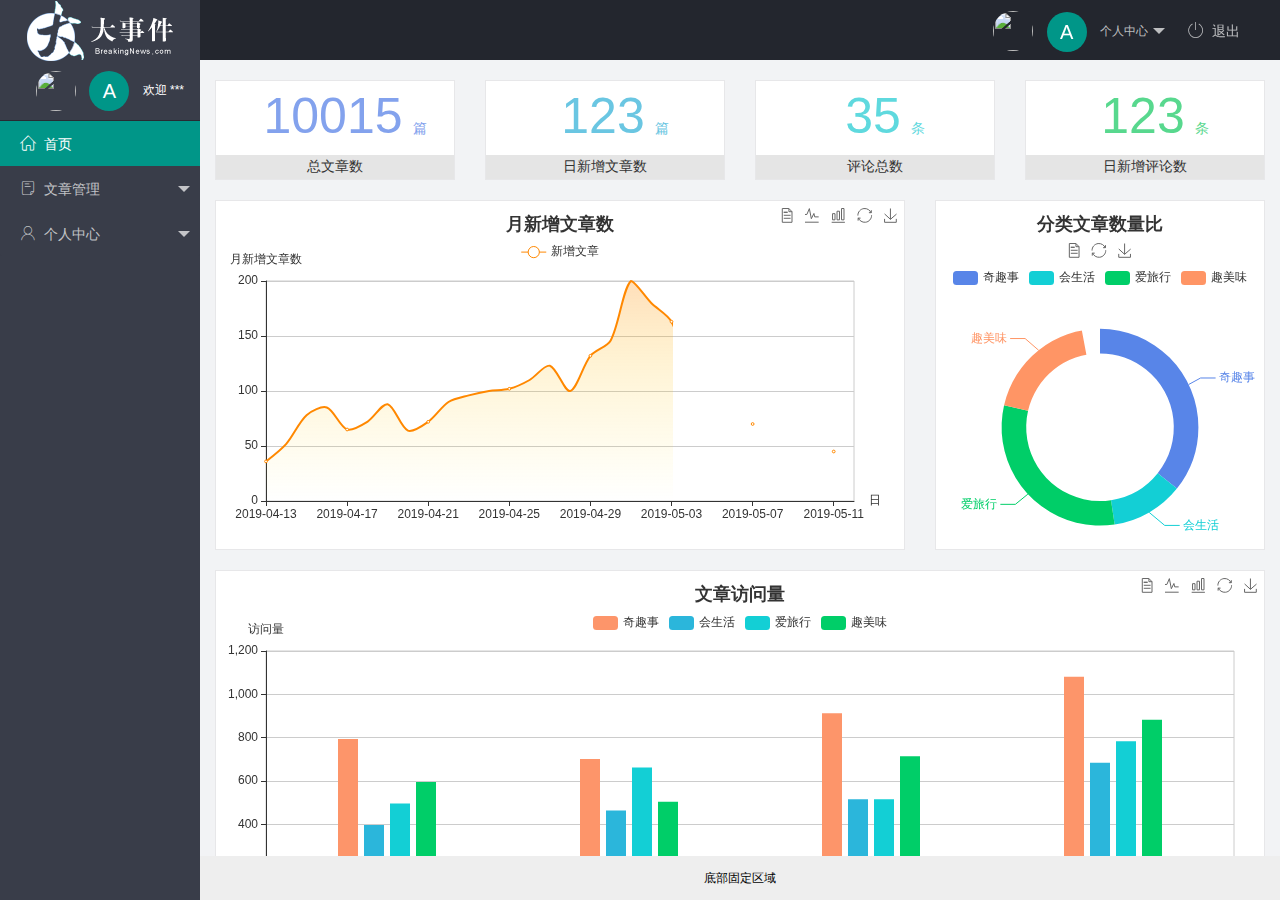
==== index.html @ 590bd67a "1" ====
<!DOCTYPE html>
<html lang="en">

<head>
    <meta charset="UTF-8" />
    <meta http-equiv="X-UA-Compatible" content="IE=edge" />
    <meta name="viewport" content="width=device-width, initial-scale=1.0" />
    <title>Document</title>
    <link rel="stylesheet" href="/assets/lib/layui/css/layui.css" />
    <link rel="stylesheet" href="./assets/fonts/iconfont.css">
    <link rel="stylesheet" href="./assets/css/index.css">
</head>

<body>
    <div class="layui-layout layui-layout-admin">
        <div class="layui-header">
            <div class="layui-logo layui-hide-xs layui-bg-black">
                <img src="/assets/images/logo.png" alt="" />
            </div>

            <ul class="layui-nav layui-layout-right">
                <li class="layui-nav-item layui-hide layui-show-md-inline-block">
                    <!-- 右侧导航栏上面头像 -->
                    <a href="javascript:;" class="userinfo">
                        <img src="http://t.cn/RCzsdCq" class="layui-nav-img" />
                        <span class="text-avatar">A</span>
                        个人中心
                    </a>
                    <dl class="layui-nav-child">
                        <dd><a href="">基本资料</a></dd>
                        <dd><a href="">更换头像</a></dd>
                        <dd><a href="">重置密码</a></dd>
                    </dl>
                </li>
                <li class="layui-nav-item" lay-header-event="menuRight" lay-unselect>
                    <a href="javascript:; " id="tuichubtn"><span class="iconfont icon-tuichu"></span>退出</a>
                </li>
            </ul>
        </div>

        <div class="layui-side layui-bg-black">
            <div class="layui-side-scroll">
                <!-- 左侧侧边栏上面头像 -->
                <div class="userinfo">
                    <img src="http://t.cn/RCzsdCq" class="layui-nav-img" />
                    <span class="text-avatar">A</span>
                    <span id="welcome">欢迎 ***</span>
                </div>
                <!-- 左侧导航区域（可配合layui已有的垂直导航） -->
                <ul class="layui-nav layui-nav-tree" lay-shrink="all">
                    <li class="layui-nav-item layui-this">
                        <a href="/home/dashboard.html" target="fm"><span class="iconfont icon-home"></span>首页</a>
                    </li>
                    <li class="layui-nav-item">
                        <a class="" href="javascript:;"><span class="iconfont icon-16"></span>文章管理</a>
                        <dl class="layui-nav-child">
                            <dd><a href="javascript:;"><i class="layui-icon layui-icon-app"></i>文章类别</a></dd>
                            <dd><a href="javascript:;"><i class="layui-icon layui-icon-app"></i>文章列表</a></dd>
                            <dd><a href="javascript:;"><i class="layui-icon layui-icon-app"></i>发布文章</a></dd>
                        </dl>
                    </li>
                    <li class="layui-nav-item">
                        <a href="javascript:;"><span class="iconfont icon-user"></span>个人中心</a>
                        <dl class="layui-nav-child">
                            <dd><a href="javascript:;"><i class="layui-icon layui-icon-app"></i>基本资料</a></dd>
                            <dd><a href="javascript:;"><i class="layui-icon layui-icon-app"></i>更换头像</a></dd>
                            <dd><a href="javascript:;"><i class="layui-icon layui-icon-app"></i>重置密码</a></dd>
                        </dl>
                    </li>
                </ul>
            </div>
        </div>

        <div class="layui-body">
            <!-- 内容主体区域 -->
            <iframe name="fm" src="/home/dashboard.html" frameborder="0"></iframe>
        </div>

        <div class="layui-footer">
            <!-- 底部固定区域 -->
            底部固定区域
        </div>
    </div>
    <script src="/assets/lib/layui/layui.all.js"></script>
    <script src="./assets/lib/jquery.js"></script>
    <script src="./assets/js/beasAPI.js"></script>
    <script src="./assets/js/index.js"></script>
</body>

</html>
---- assets/lib/layui/css/layui.css ----
/** layui-v2.5.5 MIT License By https://www.layui.com */
 .layui-inline,img{display:inline-block;vertical-align:middle}h1,h2,h3,h4,h5,h6{font-weight:400}.layui-edge,.layui-header,.layui-inline,.layui-main{position:relative}.layui-body,.layui-edge,.layui-elip{overflow:hidden}.layui-btn,.layui-edge,.layui-inline,img{vertical-align:middle}.layui-btn,.layui-disabled,.layui-icon,.layui-unselect{-moz-user-select:none;-webkit-user-select:none;-ms-user-select:none}.layui-elip,.layui-form-checkbox span,.layui-form-pane .layui-form-label{text-overflow:ellipsis;white-space:nowrap}.layui-breadcrumb,.layui-tree-btnGroup{visibility:hidden}blockquote,body,button,dd,div,dl,dt,form,h1,h2,h3,h4,h5,h6,input,li,ol,p,pre,td,textarea,th,ul{margin:0;padding:0;-webkit-tap-highlight-color:rgba(0,0,0,0)}a:active,a:hover{outline:0}img{border:none}li{list-style:none}table{border-collapse:collapse;border-spacing:0}h4,h5,h6{font-size:100%}button,input,optgroup,option,select,textarea{font-family:inherit;font-size:inherit;font-style:inherit;font-weight:inherit;outline:0}pre{white-space:pre-wrap;white-space:-moz-pre-wrap;white-space:-pre-wrap;white-space:-o-pre-wrap;word-wrap:break-word}body{line-height:24px;font:14px Helvetica Neue,Helvetica,PingFang SC,Tahoma,Arial,sans-serif}hr{height:1px;margin:10px 0;border:0;clear:both}a{color:#333;text-decoration:none}a:hover{color:#777}a cite{font-style:normal;*cursor:pointer}.layui-border-box,.layui-border-box *{box-sizing:border-box}.layui-box,.layui-box *{box-sizing:content-box}.layui-clear{clear:both;*zoom:1}.layui-clear:after{content:'\20';clear:both;*zoom:1;display:block;height:0}.layui-inline{*display:inline;*zoom:1}.layui-edge{display:inline-block;width:0;height:0;border-width:6px;border-style:dashed;border-color:transparent}.layui-edge-top{top:-4px;border-bottom-color:#999;border-bottom-style:solid}.layui-edge-right{border-left-color:#999;border-left-style:solid}.layui-edge-bottom{top:2px;border-top-color:#999;border-top-style:solid}.layui-edge-left{border-right-color:#999;border-right-style:solid}.layui-disabled,.layui-disabled:hover{color:#d2d2d2!important;cursor:not-allowed!important}.layui-circle{border-radius:100%}.layui-show{display:block!important}.layui-hide{display:none!important}@font-face{font-family:layui-icon;src:url(../font/iconfont.eot?v=250);src:url(../font/iconfont.eot?v=250#iefix) format('embedded-opentype'),url(../font/iconfont.woff2?v=250) format('woff2'),url(../font/iconfont.woff?v=250) format('woff'),url(../font/iconfont.ttf?v=250) format('truetype'),url(../font/iconfont.svg?v=250#layui-icon) format('svg')}.layui-icon{font-family:layui-icon!important;font-size:16px;font-style:normal;-webkit-font-smoothing:antialiased;-moz-osx-font-smoothing:grayscale}.layui-icon-reply-fill:before{content:"\e611"}.layui-icon-set-fill:before{content:"\e614"}.layui-icon-menu-fill:before{content:"\e60f"}.layui-icon-search:before{content:"\e615"}.layui-icon-share:before{content:"\e641"}.layui-icon-set-sm:before{content:"\e620"}.layui-icon-engine:before{content:"\e628"}.layui-icon-close:before{content:"\1006"}.layui-icon-close-fill:before{content:"\1007"}.layui-icon-chart-screen:before{content:"\e629"}.layui-icon-star:before{content:"\e600"}.layui-icon-circle-dot:before{content:"\e617"}.layui-icon-chat:before{content:"\e606"}.layui-icon-release:before{content:"\e609"}.layui-icon-list:before{content:"\e60a"}.layui-icon-chart:before{content:"\e62c"}.layui-icon-ok-circle:before{content:"\1005"}.layui-icon-layim-theme:before{content:"\e61b"}.layui-icon-table:before{content:"\e62d"}.layui-icon-right:before{content:"\e602"}.layui-icon-left:before{content:"\e603"}.layui-icon-cart-simple:before{content:"\e698"}.layui-icon-face-cry:before{content:"\e69c"}.layui-icon-face-smile:before{content:"\e6af"}.layui-icon-survey:before{content:"\e6b2"}.layui-icon-tree:before{content:"\e62e"}.layui-icon-upload-circle:before{content:"\e62f"}.layui-icon-add-circle:before{content:"\e61f"}.layui-icon-download-circle:before{content:"\e601"}.layui-icon-templeate-1:before{content:"\e630"}.layui-icon-util:before{content:"\e631"}.layui-icon-face-surprised:before{content:"\e664"}.layui-icon-edit:before{content:"\e642"}.layui-icon-speaker:before{content:"\e645"}.layui-icon-down:before{content:"\e61a"}.layui-icon-file:before{content:"\e621"}.layui-icon-layouts:before{content:"\e632"}.layui-icon-rate-half:before{content:"\e6c9"}.layui-icon-add-circle-fine:before{content:"\e608"}.layui-icon-prev-circle:before{content:"\e633"}.layui-icon-read:before{content:"\e705"}.layui-icon-404:before{content:"\e61c"}.layui-icon-carousel:before{content:"\e634"}.layui-icon-help:before{content:"\e607"}.layui-icon-code-circle:before{content:"\e635"}.layui-icon-water:before{content:"\e636"}.layui-icon-username:before{content:"\e66f"}.layui-icon-find-fill:before{content:"\e670"}.layui-icon-about:before{content:"\e60b"}.layui-icon-location:before{content:"\e715"}.layui-icon-up:before{content:"\e619"}.layui-icon-pause:before{content:"\e651"}.layui-icon-date:before{content:"\e637"}.layui-icon-layim-uploadfile:before{content:"\e61d"}.layui-icon-delete:before{content:"\e640"}.layui-icon-play:before{content:"\e652"}.layui-icon-top:before{content:"\e604"}.layui-icon-friends:before{content:"\e612"}.layui-icon-refresh-3:before{content:"\e9aa"}.layui-icon-ok:before{content:"\e605"}.layui-icon-layer:before{content:"\e638"}.layui-icon-face-smile-fine:before{content:"\e60c"}.layui-icon-dollar:before{content:"\e659"}.layui-icon-group:before{content:"\e613"}.layui-icon-layim-download:before{content:"\e61e"}.layui-icon-picture-fine:before{content:"\e60d"}.layui-icon-link:before{content:"\e64c"}.layui-icon-diamond:before{content:"\e735"}.layui-icon-log:before{content:"\e60e"}.layui-icon-rate-solid:before{content:"\e67a"}.layui-icon-fonts-del:before{content:"\e64f"}.layui-icon-unlink:before{content:"\e64d"}.layui-icon-fonts-clear:before{content:"\e639"}.layui-icon-triangle-r:before{content:"\e623"}.layui-icon-circle:before{content:"\e63f"}.layui-icon-radio:before{content:"\e643"}.layui-icon-align-center:before{content:"\e647"}.layui-icon-align-right:before{content:"\e648"}.layui-icon-align-left:before{content:"\e649"}.layui-icon-loading-1:before{content:"\e63e"}.layui-icon-return:before{content:"\e65c"}.layui-icon-fonts-strong:before{content:"\e62b"}.layui-icon-upload:before{content:"\e67c"}.layui-icon-dialogue:before{content:"\e63a"}.layui-icon-video:before{content:"\e6ed"}.layui-icon-headset:before{content:"\e6fc"}.layui-icon-cellphone-fine:before{content:"\e63b"}.layui-icon-add-1:before{content:"\e654"}.layui-icon-face-smile-b:before{content:"\e650"}.layui-icon-fonts-html:before{content:"\e64b"}.layui-icon-form:before{content:"\e63c"}.layui-icon-cart:before{content:"\e657"}.layui-icon-camera-fill:before{content:"\e65d"}.layui-icon-tabs:before{content:"\e62a"}.layui-icon-fonts-code:before{content:"\e64e"}.layui-icon-fire:before{content:"\e756"}.layui-icon-set:before{content:"\e716"}.layui-icon-fonts-u:before{content:"\e646"}.layui-icon-triangle-d:before{content:"\e625"}.layui-icon-tips:before{content:"\e702"}.layui-icon-picture:before{content:"\e64a"}.layui-icon-more-vertical:before{content:"\e671"}.layui-icon-flag:before{content:"\e66c"}.layui-icon-loading:before{content:"\e63d"}.layui-icon-fonts-i:before{content:"\e644"}.layui-icon-refresh-1:before{content:"\e666"}.layui-icon-rmb:before{content:"\e65e"}.layui-icon-home:before{content:"\e68e"}.layui-icon-user:before{content:"\e770"}.layui-icon-notice:before{content:"\e667"}.layui-icon-login-weibo:before{content:"\e675"}.layui-icon-voice:before{content:"\e688"}.layui-icon-upload-drag:before{content:"\e681"}.layui-icon-login-qq:before{content:"\e676"}.layui-icon-snowflake:before{content:"\e6b1"}.layui-icon-file-b:before{content:"\e655"}.layui-icon-template:before{content:"\e663"}.layui-icon-auz:before{content:"\e672"}.layui-icon-console:before{content:"\e665"}.layui-icon-app:before{content:"\e653"}.layui-icon-prev:before{content:"\e65a"}.layui-icon-website:before{content:"\e7ae"}.layui-icon-next:before{content:"\e65b"}.layui-icon-component:before{content:"\e857"}.layui-icon-more:before{content:"\e65f"}.layui-icon-login-wechat:before{content:"\e677"}.layui-icon-shrink-right:before{content:"\e668"}.layui-icon-spread-left:before{content:"\e66b"}.layui-icon-camera:before{content:"\e660"}.layui-icon-note:before{content:"\e66e"}.layui-icon-refresh:before{content:"\e669"}.layui-icon-female:before{content:"\e661"}.layui-icon-male:before{content:"\e662"}.layui-icon-password:before{content:"\e673"}.layui-icon-senior:before{content:"\e674"}.layui-icon-theme:before{content:"\e66a"}.layui-icon-tread:before{content:"\e6c5"}.layui-icon-praise:before{content:"\e6c6"}.layui-icon-star-fill:before{content:"\e658"}.layui-icon-rate:before{content:"\e67b"}.layui-icon-template-1:before{content:"\e656"}.layui-icon-vercode:before{content:"\e679"}.layui-icon-cellphone:before{content:"\e678"}.layui-icon-screen-full:before{content:"\e622"}.layui-icon-screen-restore:before{content:"\e758"}.layui-icon-cols:before{content:"\e610"}.layui-icon-export:before{content:"\e67d"}.layui-icon-print:before{content:"\e66d"}.layui-icon-slider:before{content:"\e714"}.layui-icon-addition:before{content:"\e624"}.layui-icon-subtraction:before{content:"\e67e"}.layui-icon-service:before{content:"\e626"}.layui-icon-transfer:before{content:"\e691"}.layui-main{width:1140px;margin:0 auto}.layui-header{z-index:1000;height:60px}.layui-header a:hover{transition:all .5s;-webkit-transition:all .5s}.layui-side{position:fixed;left:0;top:0;bottom:0;z-index:999;width:200px;overflow-x:hidden}.layui-side-scroll{position:relative;width:220px;height:100%;overflow-x:hidden}.layui-body{position:absolute;left:200px;right:0;top:0;bottom:0;z-index:998;width:auto;overflow-y:auto;box-sizing:border-box}.layui-layout-body{overflow:hidden}.layui-layout-admin .layui-header{background-color:#23262E}.layui-layout-admin .layui-side{top:60px;width:200px;overflow-x:hidden}.layui-layout-admin .layui-body{position:fixed;top:60px;bottom:44px}.layui-layout-admin .layui-main{width:auto;margin:0 15px}.layui-layout-admin .layui-footer{position:fixed;left:200px;right:0;bottom:0;height:44px;line-height:44px;padding:0 15px;background-color:#eee}.layui-layout-admin .layui-logo{position:absolute;left:0;top:0;width:200px;height:100%;line-height:60px;text-align:center;color:#009688;font-size:16px}.layui-layout-admin .layui-header .layui-nav{background:0 0}.layui-layout-left{position:absolute!important;left:200px;top:0}.layui-layout-right{position:absolute!important;right:0;top:0}.layui-container{position:relative;margin:0 auto;padding:0 15px;box-sizing:border-box}.layui-fluid{position:relative;margin:0 auto;padding:0 15px}.layui-row:after,.layui-row:before{content:'';display:block;clear:both}.layui-col-lg1,.layui-col-lg10,.layui-col-lg11,.layui-col-lg12,.layui-col-lg2,.layui-col-lg3,.layui-col-lg4,.layui-col-lg5,.layui-col-lg6,.layui-col-lg7,.layui-col-lg8,.layui-col-lg9,.layui-col-md1,.layui-col-md10,.layui-col-md11,.layui-col-md12,.layui-col-md2,.layui-col-md3,.layui-col-md4,.layui-col-md5,.layui-col-md6,.layui-col-md7,.layui-col-md8,.layui-col-md9,.layui-col-sm1,.layui-col-sm10,.layui-col-sm11,.layui-col-sm12,.layui-col-sm2,.layui-col-sm3,.layui-col-sm4,.layui-col-sm5,.layui-col-sm6,.layui-col-sm7,.layui-col-sm8,.layui-col-sm9,.layui-col-xs1,.layui-col-xs10,.layui-col-xs11,.layui-col-xs12,.layui-col-xs2,.layui-col-xs3,.layui-col-xs4,.layui-col-xs5,.layui-col-xs6,.layui-col-xs7,.layui-col-xs8,.layui-col-xs9{position:relative;display:block;box-sizing:border-box}.layui-col-xs1,.layui-col-xs10,.layui-col-xs11,.layui-col-xs12,.layui-col-xs2,.layui-col-xs3,.layui-col-xs4,.layui-col-xs5,.layui-col-xs6,.layui-col-xs7,.layui-col-xs8,.layui-col-xs9{float:left}.layui-col-xs1{width:8.33333333%}.layui-col-xs2{width:16.66666667%}.layui-col-xs3{width:25%}.layui-col-xs4{width:33.33333333%}.layui-col-xs5{width:41.66666667%}.layui-col-xs6{width:50%}.layui-col-xs7{width:58.33333333%}.layui-col-xs8{width:66.66666667%}.layui-col-xs9{width:75%}.layui-col-xs10{width:83.33333333%}.layui-col-xs11{width:91.66666667%}.layui-col-xs12{width:100%}.layui-col-xs-offset1{margin-left:8.33333333%}.layui-col-xs-offset2{margin-left:16.66666667%}.layui-col-xs-offset3{margin-left:25%}.layui-col-xs-offset4{margin-left:33.33333333%}.layui-col-xs-offset5{margin-left:41.66666667%}.layui-col-xs-offset6{margin-left:50%}.layui-col-xs-offset7{margin-left:58.33333333%}.layui-col-xs-offset8{margin-left:66.66666667%}.layui-col-xs-offset9{margin-left:75%}.layui-col-xs-offset10{margin-left:83.33333333%}.layui-col-xs-offset11{margin-left:91.66666667%}.layui-col-xs-offset12{margin-left:100%}@media screen and (max-width:768px){.layui-hide-xs{display:none!important}.layui-show-xs-block{display:block!important}.layui-show-xs-inline{display:inline!important}.layui-show-xs-inline-block{display:inline-block!important}}@media screen and (min-width:768px){.layui-container{width:750px}.layui-hide-sm{display:none!important}.layui-show-sm-block{display:block!important}.layui-show-sm-inline{display:inline!important}.layui-show-sm-inline-block{display:inline-block!important}.layui-col-sm1,.layui-col-sm10,.layui-col-sm11,.layui-col-sm12,.layui-col-sm2,.layui-col-sm3,.layui-col-sm4,.layui-col-sm5,.layui-col-sm6,.layui-col-sm7,.layui-col-sm8,.layui-col-sm9{float:left}.layui-col-sm1{width:8.33333333%}.layui-col-sm2{width:16.66666667%}.layui-col-sm3{width:25%}.layui-col-sm4{width:33.33333333%}.layui-col-sm5{width:41.66666667%}.layui-col-sm6{width:50%}.layui-col-sm7{width:58.33333333%}.layui-col-sm8{width:66.66666667%}.layui-col-sm9{width:75%}.layui-col-sm10{width:83.33333333%}.layui-col-sm11{width:91.66666667%}.layui-col-sm12{width:100%}.layui-col-sm-offset1{margin-left:8.33333333%}.layui-col-sm-offset2{margin-left:16.66666667%}.layui-col-sm-offset3{margin-left:25%}.layui-col-sm-offset4{margin-left:33.33333333%}.layui-col-sm-offset5{margin-left:41.66666667%}.layui-col-sm-offset6{margin-left:50%}.layui-col-sm-offset7{margin-left:58.33333333%}.layui-col-sm-offset8{margin-left:66.66666667%}.layui-col-sm-offset9{margin-left:75%}.layui-col-sm-offset10{margin-left:83.33333333%}.layui-col-sm-offset11{margin-left:91.66666667%}.layui-col-sm-offset12{margin-left:100%}}@media screen and (min-width:992px){.layui-container{width:970px}.layui-hide-md{display:none!important}.layui-show-md-block{display:block!important}.layui-show-md-inline{display:inline!important}.layui-show-md-inline-block{display:inline-block!important}.layui-col-md1,.layui-col-md10,.layui-col-md11,.layui-col-md12,.layui-col-md2,.layui-col-md3,.layui-col-md4,.layui-col-md5,.layui-col-md6,.layui-col-md7,.layui-col-md8,.layui-col-md9{float:left}.layui-col-md1{width:8.33333333%}.layui-col-md2{width:16.66666667%}.layui-col-md3{width:25%}.layui-col-md4{width:33.33333333%}.layui-col-md5{width:41.66666667%}.layui-col-md6{width:50%}.layui-col-md7{width:58.33333333%}.layui-col-md8{width:66.66666667%}.layui-col-md9{width:75%}.layui-col-md10{width:83.33333333%}.layui-col-md11{width:91.66666667%}.layui-col-md12{width:100%}.layui-col-md-offset1{margin-left:8.33333333%}.layui-col-md-offset2{margin-left:16.66666667%}.layui-col-md-offset3{margin-left:25%}.layui-col-md-offset4{margin-left:33.33333333%}.layui-col-md-offset5{margin-left:41.66666667%}.layui-col-md-offset6{margin-left:50%}.layui-col-md-offset7{margin-left:58.33333333%}.layui-col-md-offset8{margin-left:66.66666667%}.layui-col-md-offset9{margin-left:75%}.layui-col-md-offset10{margin-left:83.33333333%}.layui-col-md-offset11{margin-left:91.66666667%}.layui-col-md-offset12{margin-left:100%}}@media screen and (min-width:1200px){.layui-container{width:1170px}.layui-hide-lg{display:none!important}.layui-show-lg-block{display:block!important}.layui-show-lg-inline{display:inline!important}.layui-show-lg-inline-block{display:inline-block!important}.layui-col-lg1,.layui-col-lg10,.layui-col-lg11,.layui-col-lg12,.layui-col-lg2,.layui-col-lg3,.layui-col-lg4,.layui-col-lg5,.layui-col-lg6,.layui-col-lg7,.layui-col-lg8,.layui-col-lg9{float:left}.layui-col-lg1{width:8.33333333%}.layui-col-lg2{width:16.66666667%}.layui-col-lg3{width:25%}.layui-col-lg4{width:33.33333333%}.layui-col-lg5{width:41.66666667%}.layui-col-lg6{width:50%}.layui-col-lg7{width:58.33333333%}.layui-col-lg8{width:66.66666667%}.layui-col-lg9{width:75%}.layui-col-lg10{width:83.33333333%}.layui-col-lg11{width:91.66666667%}.layui-col-lg12{width:100%}.layui-col-lg-offset1{margin-left:8.33333333%}.layui-col-lg-offset2{margin-left:16.66666667%}.layui-col-lg-offset3{margin-left:25%}.layui-col-lg-offset4{margin-left:33.33333333%}.layui-col-lg-offset5{margin-left:41.66666667%}.layui-col-lg-offset6{margin-left:50%}.layui-col-lg-offset7{margin-left:58.33333333%}.layui-col-lg-offset8{margin-left:66.66666667%}.layui-col-lg-offset9{margin-left:75%}.layui-col-lg-offset10{margin-left:83.33333333%}.layui-col-lg-offset11{margin-left:91.66666667%}.layui-col-lg-offset12{margin-left:100%}}.layui-col-space1{margin:-.5px}.layui-col-space1>*{padding:.5px}.layui-col-space3{margin:-1.5px}.layui-col-space3>*{padding:1.5px}.layui-col-space5{margin:-2.5px}.layui-col-space5>*{padding:2.5px}.layui-col-space8{margin:-3.5px}.layui-col-space8>*{padding:3.5px}.layui-col-space10{margin:-5px}.layui-col-space10>*{padding:5px}.layui-col-space12{margin:-6px}.layui-col-space12>*{padding:6px}.layui-col-space15{margin:-7.5px}.layui-col-space15>*{padding:7.5px}.layui-col-space18{margin:-9px}.layui-col-space18>*{padding:9px}.layui-col-space20{margin:-10px}.layui-col-space20>*{padding:10px}.layui-col-space22{margin:-11px}.layui-col-space22>*{padding:11px}.layui-col-space25{margin:-12.5px}.layui-col-space25>*{padding:12.5px}.layui-col-space30{margin:-15px}.layui-col-space30>*{padding:15px}.layui-btn,.layui-input,.layui-select,.layui-textarea,.layui-upload-button{outline:0;-webkit-appearance:none;transition:all .3s;-webkit-transition:all .3s;box-sizing:border-box}.layui-elem-quote{margin-bottom:10px;padding:15px;line-height:22px;border-left:5px solid #009688;border-radius:0 2px 2px 0;background-color:#f2f2f2}.layui-quote-nm{border-style:solid;border-width:1px 1px 1px 5px;background:0 0}.layui-elem-field{margin-bottom:10px;padding:0;border-width:1px;border-style:solid}.layui-elem-field legend{margin-left:20px;padding:0 10px;font-size:20px;font-weight:300}.layui-field-title{margin:10px 0 20px;border-width:1px 0 0}.layui-field-box{padding:10px 15px}.layui-field-title .layui-field-box{padding:10px 0}.layui-progress{position:relative;height:6px;border-radius:20px;background-color:#e2e2e2}.layui-progress-bar{position:absolute;left:0;top:0;width:0;max-width:100%;height:6px;border-radius:20px;text-align:right;background-color:#5FB878;transition:all .3s;-webkit-transition:all .3s}.layui-progress-big,.layui-progress-big .layui-progress-bar{height:18px;line-height:18px}.layui-progress-text{position:relative;top:-20px;line-height:18px;font-size:12px;color:#666}.layui-progress-big .layui-progress-text{position:static;padding:0 10px;color:#fff}.layui-collapse{border-width:1px;border-style:solid;border-radius:2px}.layui-colla-content,.layui-colla-item{border-top-width:1px;border-top-style:solid}.layui-colla-item:first-child{border-top:none}.layui-colla-title{position:relative;height:42px;line-height:42px;padding:0 15px 0 35px;color:#333;background-color:#f2f2f2;cursor:pointer;font-size:14px;overflow:hidden}.layui-colla-content{display:none;padding:10px 15px;line-height:22px;color:#666}.layui-colla-icon{position:absolute;left:15px;top:0;font-size:14px}.layui-card{margin-bottom:15px;border-radius:2px;background-color:#fff;box-shadow:0 1px 2px 0 rgba(0,0,0,.05)}.layui-card:last-child{margin-bottom:0}.layui-card-header{position:relative;height:42px;line-height:42px;padding:0 15px;border-bottom:1px solid #f6f6f6;color:#333;border-radius:2px 2px 0 0;font-size:14px}.layui-bg-black,.layui-bg-blue,.layui-bg-cyan,.layui-bg-green,.layui-bg-orange,.layui-bg-red{color:#fff!important}.layui-card-body{position:relative;padding:10px 15px;line-height:24px}.layui-card-body[pad15]{padding:15px}.layui-card-body[pad20]{padding:20px}.layui-card-body .layui-table{margin:5px 0}.layui-card .layui-tab{margin:0}.layui-panel-window{position:relative;padding:15px;border-radius:0;border-top:5px solid #E6E6E6;background-color:#fff}.layui-auxiliar-moving{position:fixed;left:0;right:0;top:0;bottom:0;width:100%;height:100%;background:0 0;z-index:9999999999}.layui-form-label,.layui-form-mid,.layui-form-select,.layui-input-block,.layui-input-inline,.layui-textarea{position:relative}.layui-bg-red{background-color:#FF5722!important}.layui-bg-orange{background-color:#FFB800!important}.layui-bg-green{background-color:#009688!important}.layui-bg-cyan{background-color:#2F4056!important}.layui-bg-blue{background-color:#1E9FFF!important}.layui-bg-black{background-color:#393D49!important}.layui-bg-gray{background-color:#eee!important;color:#666!important}.layui-badge-rim,.layui-colla-content,.layui-colla-item,.layui-collapse,.layui-elem-field,.layui-form-pane .layui-form-item[pane],.layui-form-pane .layui-form-label,.layui-input,.layui-layedit,.layui-layedit-tool,.layui-quote-nm,.layui-select,.layui-tab-bar,.layui-tab-card,.layui-tab-title,.layui-tab-title .layui-this:after,.layui-textarea{border-color:#e6e6e6}.layui-timeline-item:before,hr{background-color:#e6e6e6}.layui-text{line-height:22px;font-size:14px;color:#666}.layui-text h1,.layui-text h2,.layui-text h3{font-weight:500;color:#333}.layui-text h1{font-size:30px}.layui-text h2{font-size:24px}.layui-text h3{font-size:18px}.layui-text a:not(.layui-btn){color:#01AAED}.layui-text a:not(.layui-btn):hover{text-decoration:underline}.layui-text ul{padding:5px 0 5px 15px}.layui-text ul li{margin-top:5px;list-style-type:disc}.layui-text em,.layui-word-aux{color:#999!important;padding:0 5px!important}.layui-btn{display:inline-block;height:38px;line-height:38px;padding:0 18px;background-color:#009688;color:#fff;white-space:nowrap;text-align:center;font-size:14px;border:none;border-radius:2px;cursor:pointer}.layui-btn:hover{opacity:.8;filter:alpha(opacity=80);color:#fff}.layui-btn:active{opacity:1;filter:alpha(opacity=100)}.layui-btn+.layui-btn{margin-left:10px}.layui-btn-container{font-size:0}.layui-btn-container .layui-btn{margin-right:10px;margin-bottom:10px}.layui-btn-container .layui-btn+.layui-btn{margin-left:0}.layui-table .layui-btn-container .layui-btn{margin-bottom:9px}.layui-btn-radius{border-radius:100px}.layui-btn .layui-icon{margin-right:3px;font-size:18px;vertical-align:bottom;vertical-align:middle\9}.layui-btn-primary{border:1px solid #C9C9C9;background-color:#fff;color:#555}.layui-btn-primary:hover{border-color:#009688;color:#333}.layui-btn-normal{background-color:#1E9FFF}.layui-btn-warm{background-color:#FFB800}.layui-btn-danger{background-color:#FF5722}.layui-btn-checked{background-color:#5FB878}.layui-btn-disabled,.layui-btn-disabled:active,.layui-btn-disabled:hover{border:1px solid #e6e6e6;background-color:#FBFBFB;color:#C9C9C9;cursor:not-allowed;opacity:1}.layui-btn-lg{height:44px;line-height:44px;padding:0 25px;font-size:16px}.layui-btn-sm{height:30px;line-height:30px;padding:0 10px;font-size:12px}.layui-btn-sm i{font-size:16px!important}.layui-btn-xs{height:22px;line-height:22px;padding:0 5px;font-size:12px}.layui-btn-xs i{font-size:14px!important}.layui-btn-group{display:inline-block;vertical-align:middle;font-size:0}.layui-btn-group .layui-btn{margin-left:0!important;margin-right:0!important;border-left:1px solid rgba(255,255,255,.5);border-radius:0}.layui-btn-group .layui-btn-primary{border-left:none}.layui-btn-group .layui-btn-primary:hover{border-color:#C9C9C9;color:#009688}.layui-btn-group .layui-btn:first-child{border-left:none;border-radius:2px 0 0 2px}.layui-btn-group .layui-btn-primary:first-child{border-left:1px solid #c9c9c9}.layui-btn-group .layui-btn:last-child{border-radius:0 2px 2px 0}.layui-btn-group .layui-btn+.layui-btn{margin-left:0}.layui-btn-group+.layui-btn-group{margin-left:10px}.layui-btn-fluid{width:100%}.layui-input,.layui-select,.layui-textarea{height:38px;line-height:1.3;line-height:38px\9;border-width:1px;border-style:solid;background-color:#fff;border-radius:2px}.layui-input::-webkit-input-placeholder,.layui-select::-webkit-input-placeholder,.layui-textarea::-webkit-input-placeholder{line-height:1.3}.layui-input,.layui-textarea{display:block;width:100%;padding-left:10px}.layui-input:hover,.layui-textarea:hover{border-color:#D2D2D2!important}.layui-input:focus,.layui-textarea:focus{border-color:#C9C9C9!important}.layui-textarea{min-height:100px;height:auto;line-height:20px;padding:6px 10px;resize:vertical}.layui-select{padding:0 10px}.layui-form input[type=checkbox],.layui-form input[type=radio],.layui-form select{display:none}.layui-form [lay-ignore]{display:initial}.layui-form-item{margin-bottom:15px;clear:both;*zoom:1}.layui-form-item:after{content:'\20';clear:both;*zoom:1;display:block;height:0}.layui-form-label{float:left;display:block;padding:9px 15px;width:80px;font-weight:400;line-height:20px;text-align:right}.layui-form-label-col{display:block;float:none;padding:9px 0;line-height:20px;text-align:left}.layui-form-item .layui-inline{margin-bottom:5px;margin-right:10px}.layui-input-block{margin-left:110px;min-height:36px}.layui-input-inline{display:inline-block;vertical-align:middle}.layui-form-item .layui-input-inline{float:left;width:190px;margin-right:10px}.layui-form-text .layui-input-inline{width:auto}.layui-form-mid{float:left;display:block;padding:9px 0!important;line-height:20px;margin-right:10px}.layui-form-danger+.layui-form-select .layui-input,.layui-form-danger:focus{border-color:#FF5722!important}.layui-form-select .layui-input{padding-right:30px;cursor:pointer}.layui-form-select .layui-edge{position:absolute;right:10px;top:50%;margin-top:-3px;cursor:pointer;border-width:6px;border-top-color:#c2c2c2;border-top-style:solid;transition:all .3s;-webkit-transition:all .3s}.layui-form-select dl{display:none;position:absolute;left:0;top:42px;padding:5px 0;z-index:899;min-width:100%;border:1px solid #d2d2d2;max-height:300px;overflow-y:auto;background-color:#fff;border-radius:2px;box-shadow:0 2px 4px rgba(0,0,0,.12);box-sizing:border-box}.layui-form-select dl dd,.layui-form-select dl dt{padding:0 10px;line-height:36px;white-space:nowrap;overflow:hidden;text-overflow:ellipsis}.layui-form-select dl dt{font-size:12px;color:#999}.layui-form-select dl dd{cursor:pointer}.layui-form-select dl dd:hover{background-color:#f2f2f2;-webkit-transition:.5s all;transition:.5s all}.layui-form-select .layui-select-group dd{padding-left:20px}.layui-form-select dl dd.layui-select-tips{padding-left:10px!important;color:#999}.layui-form-select dl dd.layui-this{background-color:#5FB878;color:#fff}.layui-form-checkbox,.layui-form-select dl dd.layui-disabled{background-color:#fff}.layui-form-selected dl{display:block}.layui-form-checkbox,.layui-form-checkbox *,.layui-form-switch{display:inline-block;vertical-align:middle}.layui-form-selected .layui-edge{margin-top:-9px;-webkit-transform:rotate(180deg);transform:rotate(180deg);margin-top:-3px\9}:root .layui-form-selected .layui-edge{margin-top:-9px\0/IE9}.layui-form-selectup dl{top:auto;bottom:42px}.layui-select-none{margin:5px 0;text-align:center;color:#999}.layui-select-disabled .layui-disabled{border-color:#eee!important}.layui-select-disabled .layui-edge{border-top-color:#d2d2d2}.layui-form-checkbox{position:relative;height:30px;line-height:30px;margin-right:10px;padding-right:30px;cursor:pointer;font-size:0;-webkit-transition:.1s linear;transition:.1s linear;box-sizing:border-box}.layui-form-checkbox span{padding:0 10px;height:100%;font-size:14px;border-radius:2px 0 0 2px;background-color:#d2d2d2;color:#fff;overflow:hidden}.layui-form-checkbox:hover span{background-color:#c2c2c2}.layui-form-checkbox i{position:absolute;right:0;top:0;width:30px;height:28px;border:1px solid #d2d2d2;border-left:none;border-radius:0 2px 2px 0;color:#fff;font-size:20px;text-align:center}.layui-form-checkbox:hover i{border-color:#c2c2c2;color:#c2c2c2}.layui-form-checked,.layui-form-checked:hover{border-color:#5FB878}.layui-form-checked span,.layui-form-checked:hover span{background-color:#5FB878}.layui-form-checked i,.layui-form-checked:hover i{color:#5FB878}.layui-form-item .layui-form-checkbox{margin-top:4px}.layui-form-checkbox[lay-skin=primary]{height:auto!important;line-height:normal!important;min-width:18px;min-height:18px;border:none!important;margin-right:0;padding-left:28px;padding-right:0;background:0 0}.layui-form-checkbox[lay-skin=primary] span{padding-left:0;padding-right:15px;line-height:18px;background:0 0;color:#666}.layui-form-checkbox[lay-skin=primary] i{right:auto;left:0;width:16px;height:16px;line-height:16px;border:1px solid #d2d2d2;font-size:12px;border-radius:2px;background-color:#fff;-webkit-transition:.1s linear;transition:.1s linear}.layui-form-checkbox[lay-skin=primary]:hover i{border-color:#5FB878;color:#fff}.layui-form-checked[lay-skin=primary] i{border-color:#5FB878!important;background-color:#5FB878;color:#fff}.layui-checkbox-disbaled[lay-skin=primary] span{background:0 0!important;color:#c2c2c2}.layui-checkbox-disbaled[lay-skin=primary]:hover i{border-color:#d2d2d2}.layui-form-item .layui-form-checkbox[lay-skin=primary]{margin-top:10px}.layui-form-switch{position:relative;height:22px;line-height:22px;min-width:35px;padding:0 5px;margin-top:8px;border:1px solid #d2d2d2;border-radius:20px;cursor:pointer;background-color:#fff;-webkit-transition:.1s linear;transition:.1s linear}.layui-form-switch i{position:absolute;left:5px;top:3px;width:16px;height:16px;border-radius:20px;background-color:#d2d2d2;-webkit-transition:.1s linear;transition:.1s linear}.layui-form-switch em{position:relative;top:0;width:25px;margin-left:21px;padding:0!important;text-align:center!important;color:#999!important;font-style:normal!important;font-size:12px}.layui-form-onswitch{border-color:#5FB878;background-color:#5FB878}.layui-checkbox-disbaled,.layui-checkbox-disbaled i{border-color:#e2e2e2!important}.layui-form-onswitch i{left:100%;margin-left:-21px;background-color:#fff}.layui-form-onswitch em{margin-left:5px;margin-right:21px;color:#fff!important}.layui-checkbox-disbaled span{background-color:#e2e2e2!important}.layui-checkbox-disbaled:hover i{color:#fff!important}[lay-radio]{display:none}.layui-form-radio,.layui-form-radio *{display:inline-block;vertical-align:middle}.layui-form-radio{line-height:28px;margin:6px 10px 0 0;padding-right:10px;cursor:pointer;font-size:0}.layui-form-radio *{font-size:14px}.layui-form-radio>i{margin-right:8px;font-size:22px;color:#c2c2c2}.layui-form-radio>i:hover,.layui-form-radioed>i{color:#5FB878}.layui-radio-disbaled>i{color:#e2e2e2!important}.layui-form-pane .layui-form-label{width:110px;padding:8px 15px;height:38px;line-height:20px;border-width:1px;border-style:solid;border-radius:2px 0 0 2px;text-align:center;background-color:#FBFBFB;overflow:hidden;box-sizing:border-box}.layui-form-pane .layui-input-inline{margin-left:-1px}.layui-form-pane .layui-input-block{margin-left:110px;left:-1px}.layui-form-pane .layui-input{border-radius:0 2px 2px 0}.layui-form-pane .layui-form-text .layui-form-label{float:none;width:100%;border-radius:2px;box-sizing:border-box;text-align:left}.layui-form-pane .layui-form-text .layui-input-inline{display:block;margin:0;top:-1px;clear:both}.layui-form-pane .layui-form-text .layui-input-block{margin:0;left:0;top:-1px}.layui-form-pane .layui-form-text .layui-textarea{min-height:100px;border-radius:0 0 2px 2px}.layui-form-pane .layui-form-checkbox{margin:4px 0 4px 10px}.layui-form-pane .layui-form-radio,.layui-form-pane .layui-form-switch{margin-top:6px;margin-left:10px}.layui-form-pane .layui-form-item[pane]{position:relative;border-width:1px;border-style:solid}.layui-form-pane .layui-form-item[pane] .layui-form-label{position:absolute;left:0;top:0;height:100%;border-width:0 1px 0 0}.layui-form-pane .layui-form-item[pane] .layui-input-inline{margin-left:110px}@media screen and (max-width:450px){.layui-form-item .layui-form-label{text-overflow:ellipsis;overflow:hidden;white-space:nowrap}.layui-form-item .layui-inline{display:block;margin-right:0;margin-bottom:20px;clear:both}.layui-form-item .layui-inline:after{content:'\20';clear:both;display:block;height:0}.layui-form-item .layui-input-inline{display:block;float:none;left:-3px;width:auto;margin:0 0 10px 112px}.layui-form-item .layui-input-inline+.layui-form-mid{margin-left:110px;top:-5px;padding:0}.layui-form-item .layui-form-checkbox{margin-right:5px;margin-bottom:5px}}.layui-layedit{border-width:1px;border-style:solid;border-radius:2px}.layui-layedit-tool{padding:3px 5px;border-bottom-width:1px;border-bottom-style:solid;font-size:0}.layedit-tool-fixed{position:fixed;top:0;border-top:1px solid #e2e2e2}.layui-layedit-tool .layedit-tool-mid,.layui-layedit-tool .layui-icon{display:inline-block;vertical-align:middle;text-align:center;font-size:14px}.layui-layedit-tool .layui-icon{position:relative;width:32px;height:30px;line-height:30px;margin:3px 5px;color:#777;cursor:pointer;border-radius:2px}.layui-layedit-tool .layui-icon:hover{color:#393D49}.layui-layedit-tool .layui-icon:active{color:#000}.layui-layedit-tool .layedit-tool-active{background-color:#e2e2e2;color:#000}.layui-layedit-tool .layui-disabled,.layui-layedit-tool .layui-disabled:hover{color:#d2d2d2;cursor:not-allowed}.layui-layedit-tool .layedit-tool-mid{width:1px;height:18px;margin:0 10px;background-color:#d2d2d2}.layedit-tool-html{width:50px!important;font-size:30px!important}.layedit-tool-b,.layedit-tool-code,.layedit-tool-help{font-size:16px!important}.layedit-tool-d,.layedit-tool-face,.layedit-tool-image,.layedit-tool-unlink{font-size:18px!important}.layedit-tool-image input{position:absolute;font-size:0;left:0;top:0;width:100%;height:100%;opacity:.01;filter:Alpha(opacity=1);cursor:pointer}.layui-layedit-iframe iframe{display:block;width:100%}#LAY_layedit_code{overflow:hidden}.layui-laypage{display:inline-block;*display:inline;*zoom:1;vertical-align:middle;margin:10px 0;font-size:0}.layui-laypage>a:first-child,.layui-laypage>a:first-child em{border-radius:2px 0 0 2px}.layui-laypage>a:last-child,.layui-laypage>a:last-child em{border-radius:0 2px 2px 0}.layui-laypage>:first-child{margin-left:0!important}.layui-laypage>:last-child{margin-right:0!important}.layui-laypage a,.layui-laypage button,.layui-laypage input,.layui-laypage select,.layui-laypage span{border:1px solid #e2e2e2}.layui-laypage a,.layui-laypage span{display:inline-block;*display:inline;*zoom:1;vertical-align:middle;padding:0 15px;height:28px;line-height:28px;margin:0 -1px 5px 0;background-color:#fff;color:#333;font-size:12px}.layui-flow-more a *,.layui-laypage input,.layui-table-view select[lay-ignore]{display:inline-block}.layui-laypage a:hover{color:#009688}.layui-laypage em{font-style:normal}.layui-laypage .layui-laypage-spr{color:#999;font-weight:700}.layui-laypage a{text-decoration:none}.layui-laypage .layui-laypage-curr{position:relative}.layui-laypage .layui-laypage-curr em{position:relative;color:#fff}.layui-laypage .layui-laypage-curr .layui-laypage-em{position:absolute;left:-1px;top:-1px;padding:1px;width:100%;height:100%;background-color:#009688}.layui-laypage-em{border-radius:2px}.layui-laypage-next em,.layui-laypage-prev em{font-family:Sim sun;font-size:16px}.layui-laypage .layui-laypage-count,.layui-laypage .layui-laypage-limits,.layui-laypage .layui-laypage-refresh,.layui-laypage .layui-laypage-skip{margin-left:10px;margin-right:10px;padding:0;border:none}.layui-laypage .layui-laypage-limits,.layui-laypage .layui-laypage-refresh{vertical-align:top}.layui-laypage .layui-laypage-refresh i{font-size:18px;cursor:pointer}.layui-laypage select{height:22px;padding:3px;border-radius:2px;cursor:pointer}.layui-laypage .layui-laypage-skip{height:30px;line-height:30px;color:#999}.layui-laypage button,.layui-laypage input{height:30px;line-height:30px;border-radius:2px;vertical-align:top;background-color:#fff;box-sizing:border-box}.layui-laypage input{width:40px;margin:0 10px;padding:0 3px;text-align:center}.layui-laypage input:focus,.layui-laypage select:focus{border-color:#009688!important}.layui-laypage button{margin-left:10px;padding:0 10px;cursor:pointer}.layui-table,.layui-table-view{margin:10px 0}.layui-flow-more{margin:10px 0;text-align:center;color:#999;font-size:14px}.layui-flow-more a{height:32px;line-height:32px}.layui-flow-more a *{vertical-align:top}.layui-flow-more a cite{padding:0 20px;border-radius:3px;background-color:#eee;color:#333;font-style:normal}.layui-flow-more a cite:hover{opacity:.8}.layui-flow-more a i{font-size:30px;color:#737383}.layui-table{width:100%;background-color:#fff;color:#666}.layui-table tr{transition:all .3s;-webkit-transition:all .3s}.layui-table th{text-align:left;font-weight:400}.layui-table tbody tr:hover,.layui-table thead tr,.layui-table-click,.layui-table-header,.layui-table-hover,.layui-table-mend,.layui-table-patch,.layui-table-tool,.layui-table-total,.layui-table-total tr,.layui-table[lay-even] tr:nth-child(even){background-color:#f2f2f2}.layui-table td,.layui-table th,.layui-table-col-set,.layui-table-fixed-r,.layui-table-grid-down,.layui-table-header,.layui-table-page,.layui-table-tips-main,.layui-table-tool,.layui-table-total,.layui-table-view,.layui-table[lay-skin=line],.layui-table[lay-skin=row]{border-width:1px;border-style:solid;border-color:#e6e6e6}.layui-table td,.layui-table th{position:relative;padding:9px 15px;min-height:20px;line-height:20px;font-size:14px}.layui-table[lay-skin=line] td,.layui-table[lay-skin=line] th{border-width:0 0 1px}.layui-table[lay-skin=row] td,.layui-table[lay-skin=row] th{border-width:0 1px 0 0}.layui-table[lay-skin=nob] td,.layui-table[lay-skin=nob] th{border:none}.layui-table img{max-width:100px}.layui-table[lay-size=lg] td,.layui-table[lay-size=lg] th{padding:15px 30px}.layui-table-view .layui-table[lay-size=lg] .layui-table-cell{height:40px;line-height:40px}.layui-table[lay-size=sm] td,.layui-table[lay-size=sm] th{font-size:12px;padding:5px 10px}.layui-table-view .layui-table[lay-size=sm] .layui-table-cell{height:20px;line-height:20px}.layui-table[lay-data]{display:none}.layui-table-box{position:relative;overflow:hidden}.layui-table-view .layui-table{position:relative;width:auto;margin:0}.layui-table-view .layui-table[lay-skin=line]{border-width:0 1px 0 0}.layui-table-view .layui-table[lay-skin=row]{border-width:0 0 1px}.layui-table-view .layui-table td,.layui-table-view .layui-table th{padding:5px 0;border-top:none;border-left:none}.layui-table-view .layui-table th.layui-unselect .layui-table-cell span{cursor:pointer}.layui-table-view .layui-table td{cursor:default}.layui-table-view .layui-table td[data-edit=text]{cursor:text}.layui-table-view .layui-form-checkbox[lay-skin=primary] i{width:18px;height:18px}.layui-table-view .layui-form-radio{line-height:0;padding:0}.layui-table-view .layui-form-radio>i{margin:0;font-size:20px}.layui-table-init{position:absolute;left:0;top:0;width:100%;height:100%;text-align:center;z-index:110}.layui-table-init .layui-icon{position:absolute;left:50%;top:50%;margin:-15px 0 0 -15px;font-size:30px;color:#c2c2c2}.layui-table-header{border-width:0 0 1px;overflow:hidden}.layui-table-header .layui-table{margin-bottom:-1px}.layui-table-tool .layui-inline[lay-event]{position:relative;width:26px;height:26px;padding:5px;line-height:16px;margin-right:10px;text-align:center;color:#333;border:1px solid #ccc;cursor:pointer;-webkit-transition:.5s all;transition:.5s all}.layui-table-tool .layui-inline[lay-event]:hover{border:1px solid #999}.layui-table-tool-temp{padding-right:120px}.layui-table-tool-self{position:absolute;right:17px;top:10px}.layui-table-tool .layui-table-tool-self .layui-inline[lay-event]{margin:0 0 0 10px}.layui-table-tool-panel{position:absolute;top:29px;left:-1px;padding:5px 0;min-width:150px;min-height:40px;border:1px solid #d2d2d2;text-align:left;overflow-y:auto;background-color:#fff;box-shadow:0 2px 4px rgba(0,0,0,.12)}.layui-table-cell,.layui-table-tool-panel li{overflow:hidden;text-overflow:ellipsis;white-space:nowrap}.layui-table-tool-panel li{padding:0 10px;line-height:30px;-webkit-transition:.5s all;transition:.5s all}.layui-table-tool-panel li .layui-form-checkbox[lay-skin=primary]{width:100%;padding-left:28px}.layui-table-tool-panel li:hover{background-color:#f2f2f2}.layui-table-tool-panel li .layui-form-checkbox[lay-skin=primary] i{position:absolute;left:0;top:0}.layui-table-tool-panel li .layui-form-checkbox[lay-skin=primary] span{padding:0}.layui-table-tool .layui-table-tool-self .layui-table-tool-panel{left:auto;right:-1px}.layui-table-col-set{position:absolute;right:0;top:0;width:20px;height:100%;border-width:0 0 0 1px;background-color:#fff}.layui-table-sort{width:10px;height:20px;margin-left:5px;cursor:pointer!important}.layui-table-sort .layui-edge{position:absolute;left:5px;border-width:5px}.layui-table-sort .layui-table-sort-asc{top:3px;border-top:none;border-bottom-style:solid;border-bottom-color:#b2b2b2}.layui-table-sort .layui-table-sort-asc:hover{border-bottom-color:#666}.layui-table-sort .layui-table-sort-desc{bottom:5px;border-bottom:none;border-top-style:solid;border-top-color:#b2b2b2}.layui-table-sort .layui-table-sort-desc:hover{border-top-color:#666}.layui-table-sort[lay-sort=asc] .layui-table-sort-asc{border-bottom-color:#000}.layui-table-sort[lay-sort=desc] .layui-table-sort-desc{border-top-color:#000}.layui-table-cell{height:28px;line-height:28px;padding:0 15px;position:relative;box-sizing:border-box}.layui-table-cell .layui-form-checkbox[lay-skin=primary]{top:-1px;padding:0}.layui-table-cell .layui-table-link{color:#01AAED}.laytable-cell-checkbox,.laytable-cell-numbers,.laytable-cell-radio,.laytable-cell-space{padding:0;text-align:center}.layui-table-body{position:relative;overflow:auto;margin-right:-1px;margin-bottom:-1px}.layui-table-body .layui-none{line-height:26px;padding:15px;text-align:center;color:#999}.layui-table-fixed{position:absolute;left:0;top:0;z-index:101}.layui-table-fixed .layui-table-body{overflow:hidden}.layui-table-fixed-l{box-shadow:0 -1px 8px rgba(0,0,0,.08)}.layui-table-fixed-r{left:auto;right:-1px;border-width:0 0 0 1px;box-shadow:-1px 0 8px rgba(0,0,0,.08)}.layui-table-fixed-r .layui-table-header{position:relative;overflow:visible}.layui-table-mend{position:absolute;right:-49px;top:0;height:100%;width:50px}.layui-table-tool{position:relative;z-index:890;width:100%;min-height:50px;line-height:30px;padding:10px 15px;border-width:0 0 1px}.layui-table-tool .layui-btn-container{margin-bottom:-10px}.layui-table-page,.layui-table-total{border-width:1px 0 0;margin-bottom:-1px;overflow:hidden}.layui-table-page{position:relative;width:100%;padding:7px 7px 0;height:41px;font-size:12px;white-space:nowrap}.layui-table-page>div{height:26px}.layui-table-page .layui-laypage{margin:0}.layui-table-page .layui-laypage a,.layui-table-page .layui-laypage span{height:26px;line-height:26px;margin-bottom:10px;border:none;background:0 0}.layui-table-page .layui-laypage a,.layui-table-page .layui-laypage span.layui-laypage-curr{padding:0 12px}.layui-table-page .layui-laypage span{margin-left:0;padding:0}.layui-table-page .layui-laypage .layui-laypage-prev{margin-left:-7px!important}.layui-table-page .layui-laypage .layui-laypage-curr .layui-laypage-em{left:0;top:0;padding:0}.layui-table-page .layui-laypage button,.layui-table-page .layui-laypage input{height:26px;line-height:26px}.layui-table-page .layui-laypage input{width:40px}.layui-table-page .layui-laypage button{padding:0 10px}.layui-table-page select{height:18px}.layui-table-patch .layui-table-cell{padding:0;width:30px}.layui-table-edit{position:absolute;left:0;top:0;width:100%;height:100%;padding:0 14px 1px;border-radius:0;box-shadow:1px 1px 20px rgba(0,0,0,.15)}.layui-table-edit:focus{border-color:#5FB878!important}select.layui-table-edit{padding:0 0 0 10px;border-color:#C9C9C9}.layui-table-view .layui-form-checkbox,.layui-table-view .layui-form-radio,.layui-table-view .layui-form-switch{top:0;margin:0;box-sizing:content-box}.layui-table-view .layui-form-checkbox{top:-1px;height:26px;line-height:26px}.layui-table-view .layui-form-checkbox i{height:26px}.layui-table-grid .layui-table-cell{overflow:visible}.layui-table-grid-down{position:absolute;top:0;right:0;width:26px;height:100%;padding:5px 0;border-width:0 0 0 1px;text-align:center;background-color:#fff;color:#999;cursor:pointer}.layui-table-grid-down .layui-icon{position:absolute;top:50%;left:50%;margin:-8px 0 0 -8px}.layui-table-grid-down:hover{background-color:#fbfbfb}body .layui-table-tips .layui-layer-content{background:0 0;padding:0;box-shadow:0 1px 6px rgba(0,0,0,.12)}.layui-table-tips-main{margin:-44px 0 0 -1px;max-height:150px;padding:8px 15px;font-size:14px;overflow-y:scroll;background-color:#fff;color:#666}.layui-table-tips-c{position:absolute;right:-3px;top:-13px;width:20px;height:20px;padding:3px;cursor:pointer;background-color:#666;border-radius:50%;color:#fff}.layui-table-tips-c:hover{background-color:#777}.layui-table-tips-c:before{position:relative;right:-2px}.layui-upload-file{display:none!important;opacity:.01;filter:Alpha(opacity=1)}.layui-upload-drag,.layui-upload-form,.layui-upload-wrap{display:inline-block}.layui-upload-list{margin:10px 0}.layui-upload-choose{padding:0 10px;color:#999}.layui-upload-drag{position:relative;padding:30px;border:1px dashed #e2e2e2;background-color:#fff;text-align:center;cursor:pointer;color:#999}.layui-upload-drag .layui-icon{font-size:50px;color:#009688}.layui-upload-drag[lay-over]{border-color:#009688}.layui-upload-iframe{position:absolute;width:0;height:0;border:0;visibility:hidden}.layui-upload-wrap{position:relative;vertical-align:middle}.layui-upload-wrap .layui-upload-file{display:block!important;position:absolute;left:0;top:0;z-index:10;font-size:100px;width:100%;height:100%;opacity:.01;filter:Alpha(opacity=1);cursor:pointer}.layui-transfer-active,.layui-transfer-box{display:inline-block;vertical-align:middle}.layui-transfer-box,.layui-transfer-header,.layui-transfer-search{border-width:0;border-style:solid;border-color:#e6e6e6}.layui-transfer-box{position:relative;border-width:1px;width:200px;height:360px;border-radius:2px;background-color:#fff}.layui-transfer-box .layui-form-checkbox{width:100%;margin:0!important}.layui-transfer-header{height:38px;line-height:38px;padding:0 10px;border-bottom-width:1px}.layui-transfer-search{position:relative;padding:10px;border-bottom-width:1px}.layui-transfer-search .layui-input{height:32px;padding-left:30px;font-size:12px}.layui-transfer-search .layui-icon-search{position:absolute;left:20px;top:50%;margin-top:-8px;color:#666}.layui-transfer-active{margin:0 15px}.layui-transfer-active .layui-btn{display:block;margin:0;padding:0 15px;background-color:#5FB878;border-color:#5FB878;color:#fff}.layui-transfer-active .layui-btn-disabled{background-color:#FBFBFB;border-color:#e6e6e6;color:#C9C9C9}.layui-transfer-active .layui-btn:first-child{margin-bottom:15px}.layui-transfer-active .layui-btn .layui-icon{margin:0;font-size:14px!important}.layui-transfer-data{padding:5px 0;overflow:auto}.layui-transfer-data li{height:32px;line-height:32px;padding:0 10px}.layui-transfer-data li:hover{background-color:#f2f2f2;transition:.5s all}.layui-transfer-data .layui-none{padding:15px 10px;text-align:center;color:#999}.layui-nav{position:relative;padding:0 20px;background-color:#393D49;color:#fff;border-radius:2px;font-size:0;box-sizing:border-box}.layui-nav *{font-size:14px}.layui-nav .layui-nav-item{position:relative;display:inline-block;*display:inline;*zoom:1;vertical-align:middle;line-height:60px}.layui-nav .layui-nav-item a{display:block;padding:0 20px;color:#fff;color:rgba(255,255,255,.7);transition:all .3s;-webkit-transition:all .3s}.layui-nav .layui-this:after,.layui-nav-bar,.layui-nav-tree .layui-nav-itemed:after{position:absolute;left:0;top:0;width:0;height:5px;background-color:#5FB878;transition:all .2s;-webkit-transition:all .2s}.layui-nav-bar{z-index:1000}.layui-nav .layui-nav-item a:hover,.layui-nav .layui-this a{color:#fff}.layui-nav .layui-this:after{content:'';top:auto;bottom:0;width:100%}.layui-nav-img{width:30px;height:30px;margin-right:10px;border-radius:50%}.layui-nav .layui-nav-more{content:'';width:0;height:0;border-style:solid dashed dashed;border-color:#fff transparent transparent;overflow:hidden;cursor:pointer;transition:all .2s;-webkit-transition:all .2s;position:absolute;top:50%;right:3px;margin-top:-3px;border-width:6px;border-top-color:rgba(255,255,255,.7)}.layui-nav .layui-nav-mored,.layui-nav-itemed>a .layui-nav-more{margin-top:-9px;border-style:dashed dashed solid;border-color:transparent transparent #fff}.layui-nav-child{display:none;position:absolute;left:0;top:65px;min-width:100%;line-height:36px;padding:5px 0;box-shadow:0 2px 4px rgba(0,0,0,.12);border:1px solid #d2d2d2;background-color:#fff;z-index:100;border-radius:2px;white-space:nowrap}.layui-nav .layui-nav-child a{color:#333}.layui-nav .layui-nav-child a:hover{background-color:#f2f2f2;color:#000}.layui-nav-child dd{position:relative}.layui-nav .layui-nav-child dd.layui-this a,.layui-nav-child dd.layui-this{background-color:#5FB878;color:#fff}.layui-nav-child dd.layui-this:after{display:none}.layui-nav-tree{width:200px;padding:0}.layui-nav-tree .layui-nav-item{display:block;width:100%;line-height:45px}.layui-nav-tree .layui-nav-item a{position:relative;height:45px;line-height:45px;text-overflow:ellipsis;overflow:hidden;white-space:nowrap}.layui-nav-tree .layui-nav-item a:hover{background-color:#4E5465}.layui-nav-tree .layui-nav-bar{width:5px;height:0;background-color:#009688}.layui-nav-tree .layui-nav-child dd.layui-this,.layui-nav-tree .layui-nav-child dd.layui-this a,.layui-nav-tree .layui-this,.layui-nav-tree .layui-this>a,.layui-nav-tree .layui-this>a:hover{background-color:#009688;color:#fff}.layui-nav-tree .layui-this:after{display:none}.layui-nav-itemed>a,.layui-nav-tree .layui-nav-title a,.layui-nav-tree .layui-nav-title a:hover{color:#fff!important}.layui-nav-tree .layui-nav-child{position:relative;z-index:0;top:0;border:none;box-shadow:none}.layui-nav-tree .layui-nav-child a{height:40px;line-height:40px;color:#fff;color:rgba(255,255,255,.7)}.layui-nav-tree .layui-nav-child,.layui-nav-tree .layui-nav-child a:hover{background:0 0;color:#fff}.layui-nav-tree .layui-nav-more{right:10px}.layui-nav-itemed>.layui-nav-child{display:block;padding:0;background-color:rgba(0,0,0,.3)!important}.layui-nav-itemed>.layui-nav-child>.layui-this>.layui-nav-child{display:block}.layui-nav-side{position:fixed;top:0;bottom:0;left:0;overflow-x:hidden;z-index:999}.layui-bg-blue .layui-nav-bar,.layui-bg-blue .layui-nav-itemed:after,.layui-bg-blue .layui-this:after{background-color:#93D1FF}.layui-bg-blue .layui-nav-child dd.layui-this{background-color:#1E9FFF}.layui-bg-blue .layui-nav-itemed>a,.layui-nav-tree.layui-bg-blue .layui-nav-title a,.layui-nav-tree.layui-bg-blue .layui-nav-title a:hover{background-color:#007DDB!important}.layui-breadcrumb{font-size:0}.layui-breadcrumb>*{font-size:14px}.layui-breadcrumb a{color:#999!important}.layui-breadcrumb a:hover{color:#5FB878!important}.layui-breadcrumb a cite{color:#666;font-style:normal}.layui-breadcrumb span[lay-separator]{margin:0 10px;color:#999}.layui-tab{margin:10px 0;text-align:left!important}.layui-tab[overflow]>.layui-tab-title{overflow:hidden}.layui-tab-title{position:relative;left:0;height:40px;white-space:nowrap;font-size:0;border-bottom-width:1px;border-bottom-style:solid;transition:all .2s;-webkit-transition:all .2s}.layui-tab-title li{display:inline-block;*display:inline;*zoom:1;vertical-align:middle;font-size:14px;transition:all .2s;-webkit-transition:all .2s;position:relative;line-height:40px;min-width:65px;padding:0 15px;text-align:center;cursor:pointer}.layui-tab-title li a{display:block}.layui-tab-title .layui-this{color:#000}.layui-tab-title .layui-this:after{position:absolute;left:0;top:0;content:'';width:100%;height:41px;border-width:1px;border-style:solid;border-bottom-color:#fff;border-radius:2px 2px 0 0;box-sizing:border-box;pointer-events:none}.layui-tab-bar{position:absolute;right:0;top:0;z-index:10;width:30px;height:39px;line-height:39px;border-width:1px;border-style:solid;border-radius:2px;text-align:center;background-color:#fff;cursor:pointer}.layui-tab-bar .layui-icon{position:relative;display:inline-block;top:3px;transition:all .3s;-webkit-transition:all .3s}.layui-tab-item{display:none}.layui-tab-more{padding-right:30px;height:auto!important;white-space:normal!important}.layui-tab-more li.layui-this:after{border-bottom-color:#e2e2e2;border-radius:2px}.layui-tab-more .layui-tab-bar .layui-icon{top:-2px;top:3px\9;-webkit-transform:rotate(180deg);transform:rotate(180deg)}:root .layui-tab-more .layui-tab-bar .layui-icon{top:-2px\0/IE9}.layui-tab-content{padding:10px}.layui-tab-title li .layui-tab-close{position:relative;display:inline-block;width:18px;height:18px;line-height:20px;margin-left:8px;top:1px;text-align:center;font-size:14px;color:#c2c2c2;transition:all .2s;-webkit-transition:all .2s}.layui-tab-title li .layui-tab-close:hover{border-radius:2px;background-color:#FF5722;color:#fff}.layui-tab-brief>.layui-tab-title .layui-this{color:#009688}.layui-tab-brief>.layui-tab-more li.layui-this:after,.layui-tab-brief>.layui-tab-title .layui-this:after{border:none;border-radius:0;border-bottom:2px solid #5FB878}.layui-tab-brief[overflow]>.layui-tab-title .layui-this:after{top:-1px}.layui-tab-card{border-width:1px;border-style:solid;border-radius:2px;box-shadow:0 2px 5px 0 rgba(0,0,0,.1)}.layui-tab-card>.layui-tab-title{background-color:#f2f2f2}.layui-tab-card>.layui-tab-title li{margin-right:-1px;margin-left:-1px}.layui-tab-card>.layui-tab-title .layui-this{background-color:#fff}.layui-tab-card>.layui-tab-title .layui-this:after{border-top:none;border-width:1px;border-bottom-color:#fff}.layui-tab-card>.layui-tab-title .layui-tab-bar{height:40px;line-height:40px;border-radius:0;border-top:none;border-right:none}.layui-tab-card>.layui-tab-more .layui-this{background:0 0;color:#5FB878}.layui-tab-card>.layui-tab-more .layui-this:after{border:none}.layui-timeline{padding-left:5px}.layui-timeline-item{position:relative;padding-bottom:20px}.layui-timeline-axis{position:absolute;left:-5px;top:0;z-index:10;width:20px;height:20px;line-height:20px;background-color:#fff;color:#5FB878;border-radius:50%;text-align:center;cursor:pointer}.layui-timeline-axis:hover{color:#FF5722}.layui-timeline-item:before{content:'';position:absolute;left:5px;top:0;z-index:0;width:1px;height:100%}.layui-timeline-item:last-child:before{display:none}.layui-timeline-item:first-child:before{display:block}.layui-timeline-content{padding-left:25px}.layui-timeline-title{position:relative;margin-bottom:10px}.layui-badge,.layui-badge-dot,.layui-badge-rim{position:relative;display:inline-block;padding:0 6px;font-size:12px;text-align:center;background-color:#FF5722;color:#fff;border-radius:2px}.layui-badge{height:18px;line-height:18px}.layui-badge-dot{width:8px;height:8px;padding:0;border-radius:50%}.layui-badge-rim{height:18px;line-height:18px;border-width:1px;border-style:solid;background-color:#fff;color:#666}.layui-btn .layui-badge,.layui-btn .layui-badge-dot{margin-left:5px}.layui-nav .layui-badge,.layui-nav .layui-badge-dot{position:absolute;top:50%;margin:-8px 6px 0}.layui-tab-title .layui-badge,.layui-tab-title .layui-badge-dot{left:5px;top:-2px}.layui-carousel{position:relative;left:0;top:0;background-color:#f8f8f8}.layui-carousel>[carousel-item]{position:relative;width:100%;height:100%;overflow:hidden}.layui-carousel>[carousel-item]:before{position:absolute;content:'\e63d';left:50%;top:50%;width:100px;line-height:20px;margin:-10px 0 0 -50px;text-align:center;color:#c2c2c2;font-family:layui-icon!important;font-size:30px;font-style:normal;-webkit-font-smoothing:antialiased;-moz-osx-font-smoothing:grayscale}.layui-carousel>[carousel-item]>*{display:none;position:absolute;left:0;top:0;width:100%;height:100%;background-color:#f8f8f8;transition-duration:.3s;-webkit-transition-duration:.3s}.layui-carousel-updown>*{-webkit-transition:.3s ease-in-out up;transition:.3s ease-in-out up}.layui-carousel-arrow{display:none\9;opacity:0;position:absolute;left:10px;top:50%;margin-top:-18px;width:36px;height:36px;line-height:36px;text-align:center;font-size:20px;border:0;border-radius:50%;background-color:rgba(0,0,0,.2);color:#fff;-webkit-transition-duration:.3s;transition-duration:.3s;cursor:pointer}.layui-carousel-arrow[lay-type=add]{left:auto!important;right:10px}.layui-carousel:hover .layui-carousel-arrow[lay-type=add],.layui-carousel[lay-arrow=always] .layui-carousel-arrow[lay-type=add]{right:20px}.layui-carousel[lay-arrow=always] .layui-carousel-arrow{opacity:1;left:20px}.layui-carousel[lay-arrow=none] .layui-carousel-arrow{display:none}.layui-carousel-arrow:hover,.layui-carousel-ind ul:hover{background-color:rgba(0,0,0,.35)}.layui-carousel:hover .layui-carousel-arrow{display:block\9;opacity:1;left:20px}.layui-carousel-ind{position:relative;top:-35px;width:100%;line-height:0!important;text-align:center;font-size:0}.layui-carousel[lay-indicator=outside]{margin-bottom:30px}.layui-carousel[lay-indicator=outside] .layui-carousel-ind{top:10px}.layui-carousel[lay-indicator=outside] .layui-carousel-ind ul{background-color:rgba(0,0,0,.5)}.layui-carousel[lay-indicator=none] .layui-carousel-ind{display:none}.layui-carousel-ind ul{display:inline-block;padding:5px;background-color:rgba(0,0,0,.2);border-radius:10px;-webkit-transition-duration:.3s;transition-duration:.3s}.layui-carousel-ind li{display:inline-block;width:10px;height:10px;margin:0 3px;font-size:14px;background-color:#e2e2e2;background-color:rgba(255,255,255,.5);border-radius:50%;cursor:pointer;-webkit-transition-duration:.3s;transition-duration:.3s}.layui-carousel-ind li:hover{background-color:rgba(255,255,255,.7)}.layui-carousel-ind li.layui-this{background-color:#fff}.layui-carousel>[carousel-item]>.layui-carousel-next,.layui-carousel>[carousel-item]>.layui-carousel-prev,.layui-carousel>[carousel-item]>.layui-this{display:block}.layui-carousel>[carousel-item]>.layui-this{left:0}.layui-carousel>[carousel-item]>.layui-carousel-prev{left:-100%}.layui-carousel>[carousel-item]>.layui-carousel-next{left:100%}.layui-carousel>[carousel-item]>.layui-carousel-next.layui-carousel-left,.layui-carousel>[carousel-item]>.layui-carousel-prev.layui-carousel-right{left:0}.layui-carousel>[carousel-item]>.layui-this.layui-carousel-left{left:-100%}.layui-carousel>[carousel-item]>.layui-this.layui-carousel-right{left:100%}.layui-carousel[lay-anim=updown] .layui-carousel-arrow{left:50%!important;top:20px;margin:0 0 0 -18px}.layui-carousel[lay-anim=updown]>[carousel-item]>*,.layui-carousel[lay-anim=fade]>[carousel-item]>*{left:0!important}.layui-carousel[lay-anim=updown] .layui-carousel-arrow[lay-type=add]{top:auto!important;bottom:20px}.layui-carousel[lay-anim=updown] .layui-carousel-ind{position:absolute;top:50%;right:20px;width:auto;height:auto}.layui-carousel[lay-anim=updown] .layui-carousel-ind ul{padding:3px 5px}.layui-carousel[lay-anim=updown] .layui-carousel-ind li{display:block;margin:6px 0}.layui-carousel[lay-anim=updown]>[carousel-item]>.layui-this{top:0}.layui-carousel[lay-anim=updown]>[carousel-item]>.layui-carousel-prev{top:-100%}.layui-carousel[lay-anim=updown]>[carousel-item]>.layui-carousel-next{top:100%}.layui-carousel[lay-anim=updown]>[carousel-item]>.layui-carousel-next.layui-carousel-left,.layui-carousel[lay-anim=updown]>[carousel-item]>.layui-carousel-prev.layui-carousel-right{top:0}.layui-carousel[lay-anim=updown]>[carousel-item]>.layui-this.layui-carousel-left{top:-100%}.layui-carousel[lay-anim=updown]>[carousel-item]>.layui-this.layui-carousel-right{top:100%}.layui-carousel[lay-anim=fade]>[carousel-item]>.layui-carousel-next,.layui-carousel[lay-anim=fade]>[carousel-item]>.layui-carousel-prev{opacity:0}.layui-carousel[lay-anim=fade]>[carousel-item]>.layui-carousel-next.layui-carousel-left,.layui-carousel[lay-anim=fade]>[carousel-item]>.layui-carousel-prev.layui-carousel-right{opacity:1}.layui-carousel[lay-anim=fade]>[carousel-item]>.layui-this.layui-carousel-left,.layui-carousel[lay-anim=fade]>[carousel-item]>.layui-this.layui-carousel-right{opacity:0}.layui-fixbar{position:fixed;right:15px;bottom:15px;z-index:999999}.layui-fixbar li{width:50px;height:50px;line-height:50px;margin-bottom:1px;text-align:center;cursor:pointer;font-size:30px;background-color:#9F9F9F;color:#fff;border-radius:2px;opacity:.95}.layui-fixbar li:hover{opacity:.85}.layui-fixbar li:active{opacity:1}.layui-fixbar .layui-fixbar-top{display:none;font-size:40px}body .layui-util-face{border:none;background:0 0}body .layui-util-face .layui-layer-content{padding:0;background-color:#fff;color:#666;box-shadow:none}.layui-util-face .layui-layer-TipsG{display:none}.layui-util-face ul{position:relative;width:372px;padding:10px;border:1px solid #D9D9D9;background-color:#fff;box-shadow:0 0 20px rgba(0,0,0,.2)}.layui-util-face ul li{cursor:pointer;float:left;border:1px solid #e8e8e8;height:22px;width:26px;overflow:hidden;margin:-1px 0 0 -1px;padding:4px 2px;text-align:center}.layui-util-face ul li:hover{position:relative;z-index:2;border:1px solid #eb7350;background:#fff9ec}.layui-code{position:relative;margin:10px 0;padding:15px;line-height:20px;border:1px solid #ddd;border-left-width:6px;background-color:#F2F2F2;color:#333;font-family:Courier New;font-size:12px}.layui-rate,.layui-rate *{display:inline-block;vertical-align:middle}.layui-rate{padding:10px 5px 10px 0;font-size:0}.layui-rate li i.layui-icon{font-size:20px;color:#FFB800;margin-right:5px;transition:all .3s;-webkit-transition:all .3s}.layui-rate li i:hover{cursor:pointer;transform:scale(1.12);-webkit-transform:scale(1.12)}.layui-rate[readonly] li i:hover{cursor:default;transform:scale(1)}.layui-colorpicker{width:26px;height:26px;border:1px solid #e6e6e6;padding:5px;border-radius:2px;line-height:24px;display:inline-block;cursor:pointer;transition:all .3s;-webkit-transition:all .3s}.layui-colorpicker:hover{border-color:#d2d2d2}.layui-colorpicker.layui-colorpicker-lg{width:34px;height:34px;line-height:32px}.layui-colorpicker.layui-colorpicker-sm{width:24px;height:24px;line-height:22px}.layui-colorpicker.layui-colorpicker-xs{width:22px;height:22px;line-height:20px}.layui-colorpicker-trigger-bgcolor{display:block;background:url([data-uri]);border-radius:2px}.layui-colorpicker-trigger-span{display:block;height:100%;box-sizing:border-box;border:1px solid rgba(0,0,0,.15);border-radius:2px;text-align:center}.layui-colorpicker-trigger-i{display:inline-block;color:#FFF;font-size:12px}.layui-colorpicker-trigger-i.layui-icon-close{color:#999}.layui-colorpicker-main{position:absolute;z-index:66666666;width:280px;padding:7px;background:#FFF;border:1px solid #d2d2d2;border-radius:2px;box-shadow:0 2px 4px rgba(0,0,0,.12)}.layui-colorpicker-main-wrapper{height:180px;position:relative}.layui-colorpicker-basis{width:260px;height:100%;position:relative}.layui-colorpicker-basis-white{width:100%;height:100%;position:absolute;top:0;left:0;background:linear-gradient(90deg,#FFF,hsla(0,0%,100%,0))}.layui-colorpicker-basis-black{width:100%;height:100%;position:absolute;top:0;left:0;background:linear-gradient(0deg,#000,transparent)}.layui-colorpicker-basis-cursor{width:10px;height:10px;border:1px solid #FFF;border-radius:50%;position:absolute;top:-3px;right:-3px;cursor:pointer}.layui-colorpicker-side{position:absolute;top:0;right:0;width:12px;height:100%;background:linear-gradient(red,#FF0,#0F0,#0FF,#00F,#F0F,red)}.layui-colorpicker-side-slider{width:100%;height:5px;box-shadow:0 0 1px #888;box-sizing:border-box;background:#FFF;border-radius:1px;border:1px solid #f0f0f0;cursor:pointer;position:absolute;left:0}.layui-colorpicker-main-alpha{display:none;height:12px;margin-top:7px;background:url([data-uri])}.layui-colorpicker-alpha-bgcolor{height:100%;position:relative}.layui-colorpicker-alpha-slider{width:5px;height:100%;box-shadow:0 0 1px #888;box-sizing:border-box;background:#FFF;border-radius:1px;border:1px solid #f0f0f0;cursor:pointer;position:absolute;top:0}.layui-colorpicker-main-pre{padding-top:7px;font-size:0}.layui-colorpicker-pre{width:20px;height:20px;border-radius:2px;display:inline-block;margin-left:6px;margin-bottom:7px;cursor:pointer}.layui-colorpicker-pre:nth-child(11n+1){margin-left:0}.layui-colorpicker-pre-isalpha{background:url([data-uri])}.layui-colorpicker-pre.layui-this{box-shadow:0 0 3px 2px rgba(0,0,0,.15)}.layui-colorpicker-pre>div{height:100%;border-radius:2px}.layui-colorpicker-main-input{text-align:right;padding-top:7px}.layui-colorpicker-main-input .layui-btn-container .layui-btn{margin:0 0 0 10px}.layui-colorpicker-main-input div.layui-inline{float:left;margin-right:10px;font-size:14px}.layui-colorpicker-main-input input.layui-input{width:150px;height:30px;color:#666}.layui-slider{height:4px;background:#e2e2e2;border-radius:3px;position:relative;cursor:pointer}.layui-slider-bar{border-radius:3px;position:absolute;height:100%}.layui-slider-step{position:absolute;top:0;width:4px;height:4px;border-radius:50%;background:#FFF;-webkit-transform:translateX(-50%);transform:translateX(-50%)}.layui-slider-wrap{width:36px;height:36px;position:absolute;top:-16px;-webkit-transform:translateX(-50%);transform:translateX(-50%);z-index:10;text-align:center}.layui-slider-wrap-btn{width:12px;height:12px;border-radius:50%;background:#FFF;display:inline-block;vertical-align:middle;cursor:pointer;transition:.3s}.layui-slider-wrap:after{content:"";height:100%;display:inline-block;vertical-align:middle}.layui-slider-wrap-btn.layui-slider-hover,.layui-slider-wrap-btn:hover{transform:scale(1.2)}.layui-slider-wrap-btn.layui-disabled:hover{transform:scale(1)!important}.layui-slider-tips{position:absolute;top:-42px;z-index:66666666;white-space:nowrap;display:none;-webkit-transform:translateX(-50%);transform:translateX(-50%);color:#FFF;background:#000;border-radius:3px;height:25px;line-height:25px;padding:0 10px}.layui-slider-tips:after{content:'';position:absolute;bottom:-12px;left:50%;margin-left:-6px;width:0;height:0;border-width:6px;border-style:solid;border-color:#000 transparent transparent}.layui-slider-input{width:70px;height:32px;border:1px solid #e6e6e6;border-radius:3px;font-size:16px;line-height:32px;position:absolute;right:0;top:-15px}.layui-slider-input-btn{display:none;position:absolute;top:0;right:0;width:20px;height:100%;border-left:1px solid #d2d2d2}.layui-slider-input-btn i{cursor:pointer;position:absolute;right:0;bottom:0;width:20px;height:50%;font-size:12px;line-height:16px;text-align:center;color:#999}.layui-slider-input-btn i:first-child{top:0;border-bottom:1px solid #d2d2d2}.layui-slider-input-txt{height:100%;font-size:14px}.layui-slider-input-txt input{height:100%;border:none}.layui-slider-input-btn i:hover{color:#009688}.layui-slider-vertical{width:4px;margin-left:34px}.layui-slider-vertical .layui-slider-bar{width:4px}.layui-slider-vertical .layui-slider-step{top:auto;left:0;-webkit-transform:translateY(50%);transform:translateY(50%)}.layui-slider-vertical .layui-slider-wrap{top:auto;left:-16px;-webkit-transform:translateY(50%);transform:translateY(50%)}.layui-slider-vertical .layui-slider-tips{top:auto;left:2px}@media \0screen{.layui-slider-wrap-btn{margin-left:-20px}.layui-slider-vertical .layui-slider-wrap-btn{margin-left:0;margin-bottom:-20px}.layui-slider-vertical .layui-slider-tips{margin-left:-8px}.layui-slider>span{margin-left:8px}}.layui-tree{line-height:22px}.layui-tree .layui-form-checkbox{margin:0!important}.layui-tree-set{width:100%;position:relative}.layui-tree-pack{display:none;padding-left:20px;position:relative}.layui-tree-iconClick,.layui-tree-main{display:inline-block;vertical-align:middle}.layui-tree-line .layui-tree-pack{padding-left:27px}.layui-tree-line .layui-tree-set .layui-tree-set:after{content:'';position:absolute;top:14px;left:-9px;width:17px;height:0;border-top:1px dotted #c0c4cc}.layui-tree-entry{position:relative;padding:3px 0;height:20px;white-space:nowrap}.layui-tree-entry:hover{background-color:#eee}.layui-tree-line .layui-tree-entry:hover{background-color:rgba(0,0,0,0)}.layui-tree-line .layui-tree-entry:hover .layui-tree-txt{color:#999;text-decoration:underline;transition:.3s}.layui-tree-main{cursor:pointer;padding-right:10px}.layui-tree-line .layui-tree-set:before{content:'';position:absolute;top:0;left:-9px;width:0;height:100%;border-left:1px dotted #c0c4cc}.layui-tree-line .layui-tree-set.layui-tree-setLineShort:before{height:13px}.layui-tree-line .layui-tree-set.layui-tree-setHide:before{height:0}.layui-tree-iconClick{position:relative;height:20px;line-height:20px;margin:0 10px;color:#c0c4cc}.layui-tree-icon{height:12px;line-height:12px;width:12px;text-align:center;border:1px solid #c0c4cc}.layui-tree-iconClick .layui-icon{font-size:18px}.layui-tree-icon .layui-icon{font-size:12px;color:#666}.layui-tree-iconArrow{padding:0 5px}.layui-tree-iconArrow:after{content:'';position:absolute;left:4px;top:3px;z-index:100;width:0;height:0;border-width:5px;border-style:solid;border-color:transparent transparent transparent #c0c4cc;transition:.5s}.layui-tree-btnGroup,.layui-tree-editInput{position:relative;vertical-align:middle;display:inline-block}.layui-tree-spread>.layui-tree-entry>.layui-tree-iconClick>.layui-tree-iconArrow:after{transform:rotate(90deg) translate(3px,4px)}.layui-tree-txt{display:inline-block;vertical-align:middle;color:#555}.layui-tree-search{margin-bottom:15px;color:#666}.layui-tree-btnGroup .layui-icon{display:inline-block;vertical-align:middle;padding:0 2px;cursor:pointer}.layui-tree-btnGroup .layui-icon:hover{color:#999;transition:.3s}.layui-tree-entry:hover .layui-tree-btnGroup{visibility:visible}.layui-tree-editInput{height:20px;line-height:20px;padding:0 3px;border:none;background-color:rgba(0,0,0,.05)}.layui-tree-emptyText{text-align:center;color:#999}.layui-anim{-webkit-animation-duration:.3s;animation-duration:.3s;-webkit-animation-fill-mode:both;animation-fill-mode:both}.layui-anim.layui-icon{display:inline-block}.layui-anim-loop{-webkit-animation-iteration-count:infinite;animation-iteration-count:infinite}.layui-trans,.layui-trans a{transition:all .3s;-webkit-transition:all .3s}@-webkit-keyframes layui-rotate{from{-webkit-transform:rotate(0)}to{-webkit-transform:rotate(360deg)}}@keyframes layui-rotate{from{transform:rotate(0)}to{transform:rotate(360deg)}}.layui-anim-rotate{-webkit-animation-name:layui-rotate;animation-name:layui-rotate;-webkit-animation-duration:1s;animation-duration:1s;-webkit-animation-timing-function:linear;animation-timing-function:linear}@-webkit-keyframes layui-up{from{-webkit-transform:translate3d(0,100%,0);opacity:.3}to{-webkit-transform:translate3d(0,0,0);opacity:1}}@keyframes layui-up{from{transform:translate3d(0,100%,0);opacity:.3}to{transform:translate3d(0,0,0);opacity:1}}.layui-anim-up{-webkit-animation-name:layui-up;animation-name:layui-up}@-webkit-keyframes layui-upbit{from{-webkit-transform:translate3d(0,30px,0);opacity:.3}to{-webkit-transform:translate3d(0,0,0);opacity:1}}@keyframes layui-upbit{from{transform:translate3d(0,30px,0);opacity:.3}to{transform:translate3d(0,0,0);opacity:1}}.layui-anim-upbit{-webkit-animation-name:layui-upbit;animation-name:layui-upbit}@-webkit-keyframes layui-scale{0%{opacity:.3;-webkit-transform:scale(.5)}100%{opacity:1;-webkit-transform:scale(1)}}@keyframes layui-scale{0%{opacity:.3;-ms-transform:scale(.5);transform:scale(.5)}100%{opacity:1;-ms-transform:scale(1);transform:scale(1)}}.layui-anim-scale{-webkit-animation-name:layui-scale;animation-name:layui-scale}@-webkit-keyframes layui-scale-spring{0%{opacity:.5;-webkit-transform:scale(.5)}80%{opacity:.8;-webkit-transform:scale(1.1)}100%{opacity:1;-webkit-transform:scale(1)}}@keyframes layui-scale-spring{0%{opacity:.5;transform:scale(.5)}80%{opacity:.8;transform:scale(1.1)}100%{opacity:1;transform:scale(1)}}.layui-anim-scaleSpring{-webkit-animation-name:layui-scale-spring;animation-name:layui-scale-spring}@-webkit-keyframes layui-fadein{0%{opacity:0}100%{opacity:1}}@keyframes layui-fadein{0%{opacity:0}100%{opacity:1}}.layui-anim-fadein{-webkit-animation-name:layui-fadein;animation-name:layui-fadein}@-webkit-keyframes layui-fadeout{0%{opacity:1}100%{opacity:0}}@keyframes layui-fadeout{0%{opacity:1}100%{opacity:0}}.layui-anim-fadeout{-webkit-animation-name:layui-fadeout;animation-name:layui-fadeout}
---- assets/fonts/iconfont.css ----
@font-face {font-family: "iconfont";
  src: url('iconfont.eot?t=1576139966484'); /* IE9 */
  src: url('iconfont.eot?t=1576139966484#iefix') format('embedded-opentype'), /* IE6-IE8 */
  url('[data-uri]') format('woff2'),
  url('iconfont.woff?t=1576139966484') format('woff'),
  url('iconfont.ttf?t=1576139966484') format('truetype'), /* chrome, firefox, opera, Safari, Android, iOS 4.2+ */
  url('iconfont.svg?t=1576139966484#iconfont') format('svg'); /* iOS 4.1- */
}

.iconfont {
  font-family: "iconfont" !important;
  font-size: 16px;
  font-style: normal;
  -webkit-font-smoothing: antialiased;
  -moz-osx-font-smoothing: grayscale;
}

.icon-home:before {
  content: "\e6a9";
}

.icon-user:before {
  content: "\e614";
}

.icon-pinglun:before {
  content: "\e616";
}

.icon-tuichu:before {
  content: "\e865";
}

.icon-16:before {
  content: "\e615";
}
---- assets/css/index.css ----
.layui-footer {
  text-align: center;
  font-size: 12px;
}
.iconfont {
  margin-right: 8px;
}

.layui-icon {
  margin-right: 8px;
  margin-left: 20px;
}
iframe {
  width: 100%;
  height: 100%;
}

.layui-body {
  overflow: hidden;
}
.userinfo {
  height: 60px;
  line-height: 60px;
  text-align: center;
  font-size: 12px;
  user-select: none;
}

.layui-side-scroll .userinfo {
  border-bottom: 1px solid #282b33;
}

.layui-nav-img {
  width: 40px;
  height: 40px;
}

.text-avatar {
  display: inline-block;
  width: 40px;
  height: 40px;
  background-color: #009688;
  border-radius: 50%;
  line-height: 40px;
  text-align: center;
  font-size: 20px;
  color: #fff;
  position: relative;
  top: 4px;
  margin-right: 10px;
}
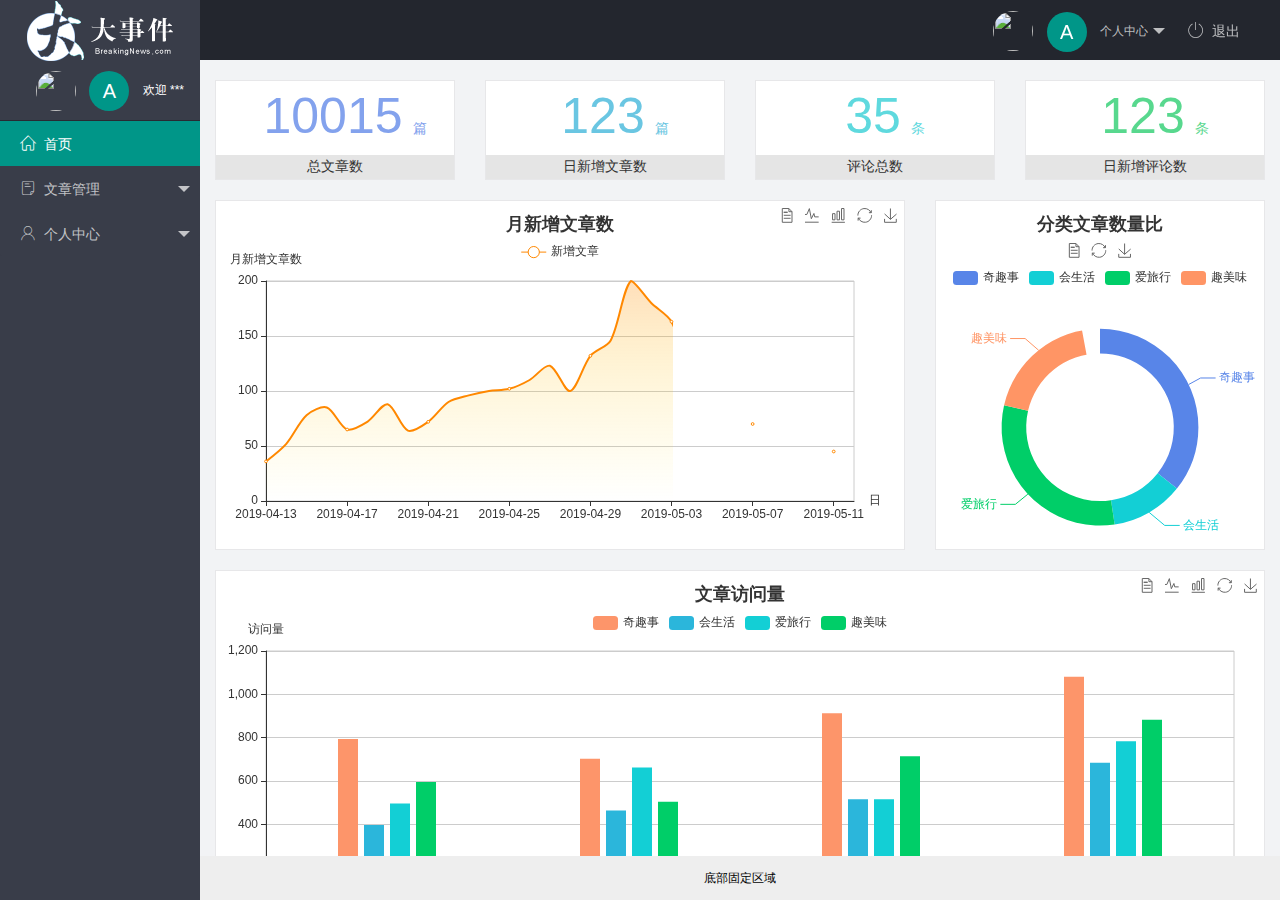
==== commit 4c2e79d9: "完成了个人中心" ====
--- a/index.html
+++ b/index.html
@@ -27,9 +27,9 @@
                         个人中心
                     </a>
                     <dl class="layui-nav-child">
-                        <dd><a href="">基本资料</a></dd>
-                        <dd><a href="">更换头像</a></dd>
-                        <dd><a href="">重置密码</a></dd>
+                        <dd><a href="/user/user_info.html" target="fm">基本资料</a></dd>
+                        <dd><a href="/user/user_avatar.html" target="fm">更换头像</a></dd>
+                        <dd><a href="/user/user_pwd.html" target="fm">重置密码</a></dd>
                     </dl>
                 </li>
                 <li class="layui-nav-item" lay-header-event="menuRight" lay-unselect>
@@ -62,9 +62,13 @@
                     <li class="layui-nav-item">
                         <a href="javascript:;"><span class="iconfont icon-user"></span>个人中心</a>
                         <dl class="layui-nav-child">
-                            <dd><a href="javascript:;"><i class="layui-icon layui-icon-app"></i>基本资料</a></dd>
-                            <dd><a href="javascript:;"><i class="layui-icon layui-icon-app"></i>更换头像</a></dd>
-                            <dd><a href="javascript:;"><i class="layui-icon layui-icon-app"></i>重置密码</a></dd>
+                            <dd><a href="./user/user_info.html" target="fm"><i
+                                        class="layui-icon layui-icon-app"></i>基本资料</a>
+                            </dd>
+                            <dd><a href="./user/user_avatar.html" target="fm"><i
+                                        class="layui-icon layui-icon-app"></i>更换头像</a></dd>
+                            <dd><a href="./user/user_pwd.html" target="fm"><i
+                                        class="layui-icon layui-icon-app"></i>重置密码</a></dd>
                         </dl>
                     </li>
                 </ul>
@@ -85,6 +89,7 @@
     <script src="./assets/lib/jquery.js"></script>
     <script src="./assets/js/beasAPI.js"></script>
     <script src="./assets/js/index.js"></script>
+  
 </body>
 
 </html>